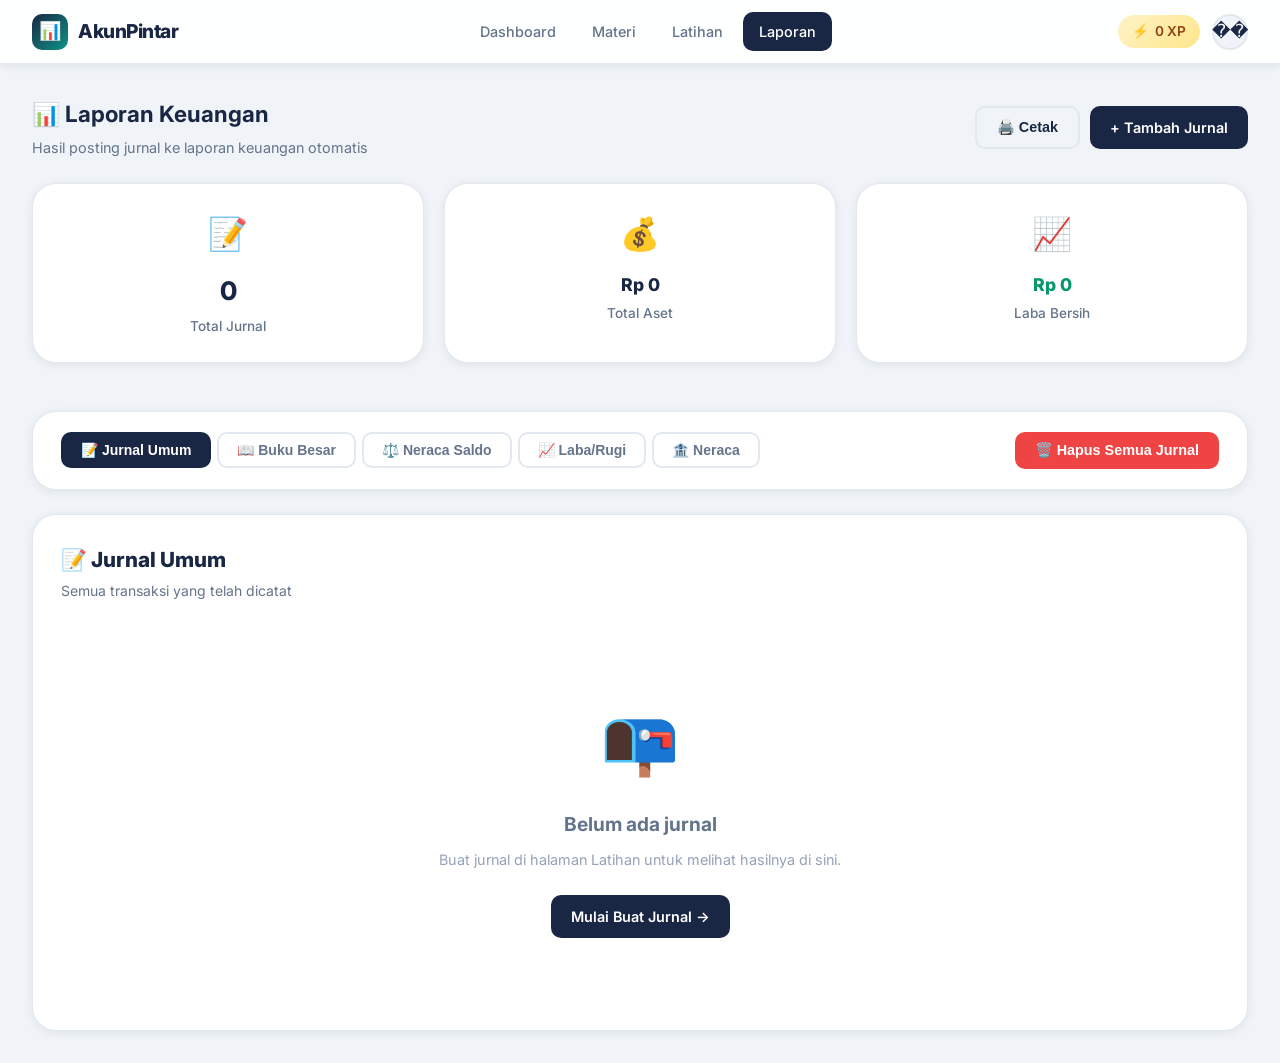
==== laporan.html @ 20c4fe52 "Initial commit: AkunPintar web app" ====
﻿<!DOCTYPE html>
<html lang="id">
<head>
  <meta charset="UTF-8" />
  <meta name="viewport" content="width=device-width, initial-scale=1.0" />
  <title>Laporan — AkunPintar</title>
  <link rel="stylesheet" href="css/style.css" />
  <link rel="stylesheet" href="css/laporan.css" />
  <link href="https://fonts.googleapis.com/css2?family=Inter:wght@300;400;500;600;700;800&display=swap" rel="stylesheet" />
</head>
<body>
  <nav class="navbar">
    <div class="nav-brand">
      <div class="brand-icon">📊</div>
      <span class="brand-name">AkunPintar</span>
    </div>
    <div class="nav-links">
      <a href="index.html" class="nav-link">Dashboard</a>
      <a href="materi.html" class="nav-link">Materi</a>
      <a href="latihan.html" class="nav-link">Latihan</a>
      <a href="laporan.html" class="nav-link active">Laporan</a>
    </div>
    <div class="nav-user">
      <div class="user-xp"><span class="xp-icon">⚡</span><span id="nav-xp">0 XP</span></div>
      <div class="user-avatar">��</div>
    </div>
  </nav>

  <main class="main-content">
    <div class="section-header" style="margin-bottom:1.5rem">
      <div>
        <h1 class="section-title">📊 Laporan Keuangan</h1>
        <p class="section-subtitle">Hasil posting jurnal ke laporan keuangan otomatis</p>
      </div>
      <div style="display:flex;gap:10px">
        <button class="btn btn-outline" onclick="window.print()">🖨️ Cetak</button>
        <a href="latihan.html" class="btn btn-navy">+ Tambah Jurnal</a>
      </div>
    </div>

    <div class="laporan-layout">
      <!-- Summary Cards -->
      <div class="report-grid" id="summary-cards"></div>

      <!-- Controls -->
      <div class="laporan-controls">
        <div class="laporan-tabs">
          <button class="laporan-tab active" onclick="switchTab('jurnal-umum')">📝 Jurnal Umum</button>
          <button class="laporan-tab" onclick="switchTab('buku-besar')">📖 Buku Besar</button>
          <button class="laporan-tab" onclick="switchTab('neraca-saldo')">⚖️ Neraca Saldo</button>
          <button class="laporan-tab" onclick="switchTab('laba-rugi')">📈 Laba/Rugi</button>
          <button class="laporan-tab" onclick="switchTab('neraca')">🏦 Neraca</button>
        </div>
        <button class="btn btn-danger" onclick="clearJurnal()">🗑️ Hapus Semua Jurnal</button>
      </div>

      <!-- Jurnal Umum -->
      <div class="report-section active" id="tab-jurnal-umum">
        <div class="report-title">📝 Jurnal Umum</div>
        <div class="report-subtitle" id="jurnal-subtitle">Semua transaksi yang telah dicatat</div>
        <div id="jurnal-umum-content"></div>
      </div>

      <!-- Buku Besar -->
      <div class="report-section" id="tab-buku-besar">
        <div class="report-title">📖 Buku Besar</div>
        <div class="report-subtitle">Posting per akun dari jurnal umum</div>
        <div id="buku-besar-content"></div>
      </div>

      <!-- Neraca Saldo -->
      <div class="report-section" id="tab-neraca-saldo">
        <div class="report-title">⚖️ Neraca Saldo</div>
        <div class="report-subtitle">Saldo akhir semua akun setelah posting</div>
        <div id="neraca-saldo-content"></div>
      </div>

      <!-- Laba Rugi -->
      <div class="report-section" id="tab-laba-rugi">
        <div class="report-title">📈 Laporan Laba/Rugi</div>
        <div class="report-subtitle" id="labarugi-subtitle">Periode: —</div>
        <div id="laba-rugi-content"></div>
      </div>

      <!-- Neraca -->
      <div class="report-section" id="tab-neraca">
        <div class="report-title">🏦 Neraca (Balance Sheet)</div>
        <div class="report-subtitle" id="neraca-subtitle">Per tanggal: —</div>
        <div id="neraca-content"></div>
      </div>
    </div>
  </main>

  <div class="toast" id="toast"></div>
  <script src="js/data.js"></script>
  <script src="js/progress.js"></script>
  <script src="js/laporan.js"></script>
</body>
</html>
---- css/style.css ----
/* ===== GLOBAL STYLES ===== */
*, *::before, *::after { box-sizing: border-box; margin: 0; padding: 0; }

:root {
  --navy: #1a2744;
  --navy-light: #243460;
  --teal: #0d9488;
  --teal-light: #14b8a6;
  --emerald: #059669;
  --emerald-light: #10b981;
  --bg: #f0f4f8;
  --bg-card: #ffffff;
  --text-primary: #1a2744;
  --text-secondary: #64748b;
  --text-muted: #94a3b8;
  --border: #e2e8f0;
  --shadow-sm: 0 2px 8px rgba(26,39,68,0.08);
  --shadow-md: 0 4px 20px rgba(26,39,68,0.12);
  --shadow-lg: 0 8px 40px rgba(26,39,68,0.16);
  --radius-sm: 10px;
  --radius-md: 16px;
  --radius-lg: 24px;
  --radius-xl: 32px;
  --font: 'Inter', -apple-system, BlinkMacSystemFont, sans-serif;
  --transition: 0.2s ease;
}

html { scroll-behavior: smooth; }

body {
  font-family: var(--font);
  background: var(--bg);
  color: var(--text-primary);
  min-height: 100vh;
  line-height: 1.6;
}

/* ===== NAVBAR ===== */
.navbar {
  position: sticky;
  top: 0;
  z-index: 100;
  display: flex;
  align-items: center;
  justify-content: space-between;
  padding: 0 2rem;
  height: 64px;
  background: rgba(255,255,255,0.92);
  backdrop-filter: blur(12px);
  border-bottom: 1px solid var(--border);
  box-shadow: var(--shadow-sm);
}

.nav-brand {
  display: flex;
  align-items: center;
  gap: 10px;
  text-decoration: none;
}

.brand-icon {
  width: 36px;
  height: 36px;
  background: linear-gradient(135deg, var(--navy), var(--teal));
  border-radius: 10px;
  display: flex;
  align-items: center;
  justify-content: center;
  font-size: 18px;
}

.brand-name {
  font-size: 1.2rem;
  font-weight: 800;
  color: var(--navy);
  letter-spacing: -0.5px;
}

.nav-links {
  display: flex;
  gap: 4px;
}

.nav-link {
  padding: 8px 16px;
  border-radius: var(--radius-sm);
  text-decoration: none;
  font-size: 0.9rem;
  font-weight: 500;
  color: var(--text-secondary);
  transition: all var(--transition);
}

.nav-link:hover, .nav-link.active {
  background: var(--navy);
  color: white;
}

.nav-user {
  display: flex;
  align-items: center;
  gap: 12px;
}

.user-xp {
  display: flex;
  align-items: center;
  gap: 6px;
  background: linear-gradient(135deg, #fef3c7, #fde68a);
  padding: 6px 14px;
  border-radius: 20px;
  font-size: 0.85rem;
  font-weight: 600;
  color: #92400e;
}

.user-avatar {
  width: 36px;
  height: 36px;
  background: var(--bg);
  border-radius: 50%;
  display: flex;
  align-items: center;
  justify-content: center;
  font-size: 18px;
  border: 2px solid var(--border);
  cursor: pointer;
}

/* ===== MAIN CONTENT ===== */
.main-content {
  max-width: 1280px;
  margin: 0 auto;
  padding: 2rem;
}

/* ===== BUTTONS ===== */
.btn {
  display: inline-flex;
  align-items: center;
  gap: 8px;
  padding: 10px 20px;
  border-radius: var(--radius-sm);
  font-size: 0.9rem;
  font-weight: 600;
  text-decoration: none;
  border: none;
  cursor: pointer;
  transition: all var(--transition);
}

.btn-primary {
  background: white;
  color: var(--navy);
  box-shadow: var(--shadow-sm);
}

.btn-primary:hover {
  background: var(--bg);
  transform: translateY(-1px);
  box-shadow: var(--shadow-md);
}

.btn-teal {
  background: var(--teal);
  color: white;
}

.btn-teal:hover {
  background: var(--teal-light);
  transform: translateY(-1px);
}

.btn-navy {
  background: var(--navy);
  color: white;
}

.btn-navy:hover {
  background: var(--navy-light);
  transform: translateY(-1px);
}

.btn-danger {
  background: #ef4444;
  color: white;
}

.btn-danger:hover { background: #dc2626; }

.btn-outline {
  background: transparent;
  color: var(--navy);
  border: 2px solid var(--border);
}

.btn-outline:hover {
  border-color: var(--navy);
  background: var(--navy);
  color: white;
}

/* ===== PROGRESS BAR ===== */
.progress-bar {
  width: 100%;
  height: 8px;
  background: rgba(255,255,255,0.3);
  border-radius: 4px;
  overflow: hidden;
}

.progress-fill {
  height: 100%;
  background: white;
  border-radius: 4px;
  transition: width 0.6s ease;
}

/* ===== TOAST ===== */
.toast {
  position: fixed;
  bottom: 2rem;
  right: 2rem;
  background: var(--navy);
  color: white;
  padding: 14px 24px;
  border-radius: var(--radius-md);
  font-size: 0.9rem;
  font-weight: 500;
  box-shadow: var(--shadow-lg);
  transform: translateY(100px);
  opacity: 0;
  transition: all 0.3s ease;
  z-index: 9999;
  max-width: 360px;
}

.toast.show {
  transform: translateY(0);
  opacity: 1;
}

.toast.success { background: var(--emerald); }
.toast.error { background: #ef4444; }
.toast.warning { background: #f59e0b; }

/* ===== MODAL ===== */
.modal-overlay {
  position: fixed;
  inset: 0;
  background: rgba(26,39,68,0.6);
  backdrop-filter: blur(4px);
  z-index: 1000;
  display: flex;
  align-items: center;
  justify-content: center;
  padding: 1rem;
  opacity: 0;
  pointer-events: none;
  transition: opacity 0.3s ease;
}

.modal-overlay.active {
  opacity: 1;
  pointer-events: all;
}

.modal {
  background: white;
  border-radius: var(--radius-lg);
  padding: 2rem;
  max-width: 520px;
  width: 100%;
  box-shadow: var(--shadow-lg);
  transform: scale(0.95);
  transition: transform 0.3s ease;
}

.modal-overlay.active .modal { transform: scale(1); }

.modal-header {
  display: flex;
  align-items: center;
  gap: 12px;
  margin-bottom: 1.5rem;
}

.modal-icon {
  width: 48px;
  height: 48px;
  border-radius: var(--radius-sm);
  display: flex;
  align-items: center;
  justify-content: center;
  font-size: 24px;
}

.modal-icon.success { background: #d1fae5; }
.modal-icon.error { background: #fee2e2; }
.modal-icon.info { background: #dbeafe; }

.modal-title {
  font-size: 1.2rem;
  font-weight: 700;
  color: var(--navy);
}

.modal-body {
  color: var(--text-secondary);
  line-height: 1.7;
  margin-bottom: 1.5rem;
}

.modal-footer {
  display: flex;
  gap: 10px;
  justify-content: flex-end;
}

/* ===== SECTION HEADERS ===== */
.section-header {
  display: flex;
  align-items: center;
  justify-content: space-between;
  margin-bottom: 1.5rem;
}

.section-title {
  font-size: 1.4rem;
  font-weight: 700;
  color: var(--navy);
}

.section-subtitle {
  font-size: 0.9rem;
  color: var(--text-secondary);
  margin-top: 4px;
}

/* ===== TAGS ===== */
.tag {
  display: inline-flex;
  align-items: center;
  padding: 4px 10px;
  border-radius: 20px;
  font-size: 0.75rem;
  font-weight: 600;
  text-transform: uppercase;
  letter-spacing: 0.5px;
}

.tag-teal { background: #ccfbf1; color: #0f766e; }
.tag-navy { background: #dbeafe; color: #1e40af; }
.tag-emerald { background: #d1fae5; color: #065f46; }
.tag-amber { background: #fef3c7; color: #92400e; }
.tag-red { background: #fee2e2; color: #991b1b; }

/* ===== RESPONSIVE ===== */
@media (max-width: 768px) {
  .navbar { padding: 0 1rem; }
  .nav-links { display: none; }
  .main-content { padding: 1rem; }
}
---- css/laporan.css ----
/* ===== LAPORAN PAGE ===== */
.laporan-layout {
  display: flex;
  flex-direction: column;
  gap: 1.5rem;
}

.laporan-controls {
  display: flex;
  align-items: center;
  justify-content: space-between;
  background: white;
  border-radius: var(--radius-lg);
  padding: 1.25rem 1.75rem;
  box-shadow: var(--shadow-sm);
  border: 1px solid var(--border);
  flex-wrap: wrap;
  gap: 1rem;
}

.laporan-tabs {
  display: flex;
  gap: 6px;
}

.laporan-tab {
  padding: 8px 18px;
  border-radius: var(--radius-sm);
  border: 2px solid var(--border);
  background: white;
  font-size: 0.875rem;
  font-weight: 600;
  color: var(--text-secondary);
  cursor: pointer;
  transition: all var(--transition);
}

.laporan-tab.active {
  background: var(--navy);
  color: white;
  border-color: var(--navy);
}

.laporan-tab:hover:not(.active) {
  border-color: var(--navy);
  color: var(--navy);
}

/* ===== REPORT CARDS ===== */
.report-grid {
  display: grid;
  grid-template-columns: repeat(3, 1fr);
  gap: 1.25rem;
  margin-bottom: 1.5rem;
}

.report-summary-card {
  background: white;
  border-radius: var(--radius-lg);
  padding: 1.5rem;
  box-shadow: var(--shadow-sm);
  border: 1px solid var(--border);
  text-align: center;
}

.report-summary-card .summary-icon {
  font-size: 2rem;
  margin-bottom: 0.75rem;
}

.report-summary-card .summary-value {
  font-size: 1.6rem;
  font-weight: 800;
  color: var(--navy);
  margin-bottom: 4px;
}

.report-summary-card .summary-label {
  font-size: 0.85rem;
  color: var(--text-secondary);
  font-weight: 500;
}

/* ===== FINANCIAL TABLES ===== */
.report-section {
  background: white;
  border-radius: var(--radius-lg);
  padding: 1.75rem;
  box-shadow: var(--shadow-sm);
  border: 1px solid var(--border);
  display: none;
}

.report-section.active { display: block; }

.report-title {
  font-size: 1.3rem;
  font-weight: 800;
  color: var(--navy);
  margin-bottom: 0.25rem;
}

.report-subtitle {
  font-size: 0.875rem;
  color: var(--text-secondary);
  margin-bottom: 1.5rem;
}

.financial-table {
  width: 100%;
  border-collapse: collapse;
}

.financial-table th {
  background: var(--navy);
  color: white;
  padding: 12px 16px;
  text-align: left;
  font-size: 0.8rem;
  font-weight: 700;
  text-transform: uppercase;
  letter-spacing: 0.5px;
}

.financial-table th:first-child { border-radius: 8px 0 0 8px; }
.financial-table th:last-child { border-radius: 0 8px 8px 0; text-align: right; }

.financial-table td {
  padding: 11px 16px;
  border-bottom: 1px solid var(--border);
  font-size: 0.875rem;
  color: var(--text-secondary);
}

.financial-table td:last-child { text-align: right; font-weight: 600; color: var(--navy); }

.financial-table tr:hover td { background: var(--bg); }
.financial-table tr:last-child td { border-bottom: none; }

.financial-table .group-header td {
  background: var(--bg);
  font-weight: 700;
  color: var(--navy);
  font-size: 0.8rem;
  text-transform: uppercase;
  letter-spacing: 0.5px;
  padding: 8px 16px;
}

.financial-table .subtotal td {
  border-top: 2px solid var(--border);
  font-weight: 700;
  color: var(--navy);
}

.financial-table .total td {
  border-top: 3px double var(--navy);
  font-weight: 800;
  color: var(--navy);
  font-size: 1rem;
}

.amount-positive { color: var(--emerald) !important; }
.amount-negative { color: #ef4444 !important; }

/* ===== NERACA SALDO ===== */
.neraca-grid {
  display: grid;
  grid-template-columns: 1fr 1fr;
  gap: 1.5rem;
}

.neraca-side h3 {
  font-size: 1rem;
  font-weight: 700;
  color: var(--navy);
  margin-bottom: 1rem;
  padding-bottom: 0.5rem;
  border-bottom: 2px solid var(--border);
}

.neraca-row {
  display: flex;
  justify-content: space-between;
  padding: 8px 0;
  font-size: 0.875rem;
  border-bottom: 1px solid var(--border);
}

.neraca-row:last-child { border-bottom: none; }

.neraca-akun { color: var(--text-secondary); }
.neraca-amount { font-weight: 600; color: var(--navy); }

.neraca-total {
  display: flex;
  justify-content: space-between;
  padding: 12px 0 0;
  font-size: 1rem;
  font-weight: 800;
  color: var(--navy);
  border-top: 3px double var(--navy);
  margin-top: 8px;
}

/* ===== EMPTY STATE ===== */
.empty-state {
  text-align: center;
  padding: 4rem 2rem;
  color: var(--text-muted);
}

.empty-state-icon { font-size: 4rem; margin-bottom: 1rem; }
.empty-state-title { font-size: 1.2rem; font-weight: 700; color: var(--text-secondary); margin-bottom: 0.5rem; }
.empty-state-text { font-size: 0.9rem; margin-bottom: 1.5rem; }

/* ===== RESPONSIVE ===== */
@media (max-width: 768px) {
  .report-grid { grid-template-columns: 1fr; }
  .neraca-grid { grid-template-columns: 1fr; }
  .laporan-tabs { flex-wrap: wrap; }
}
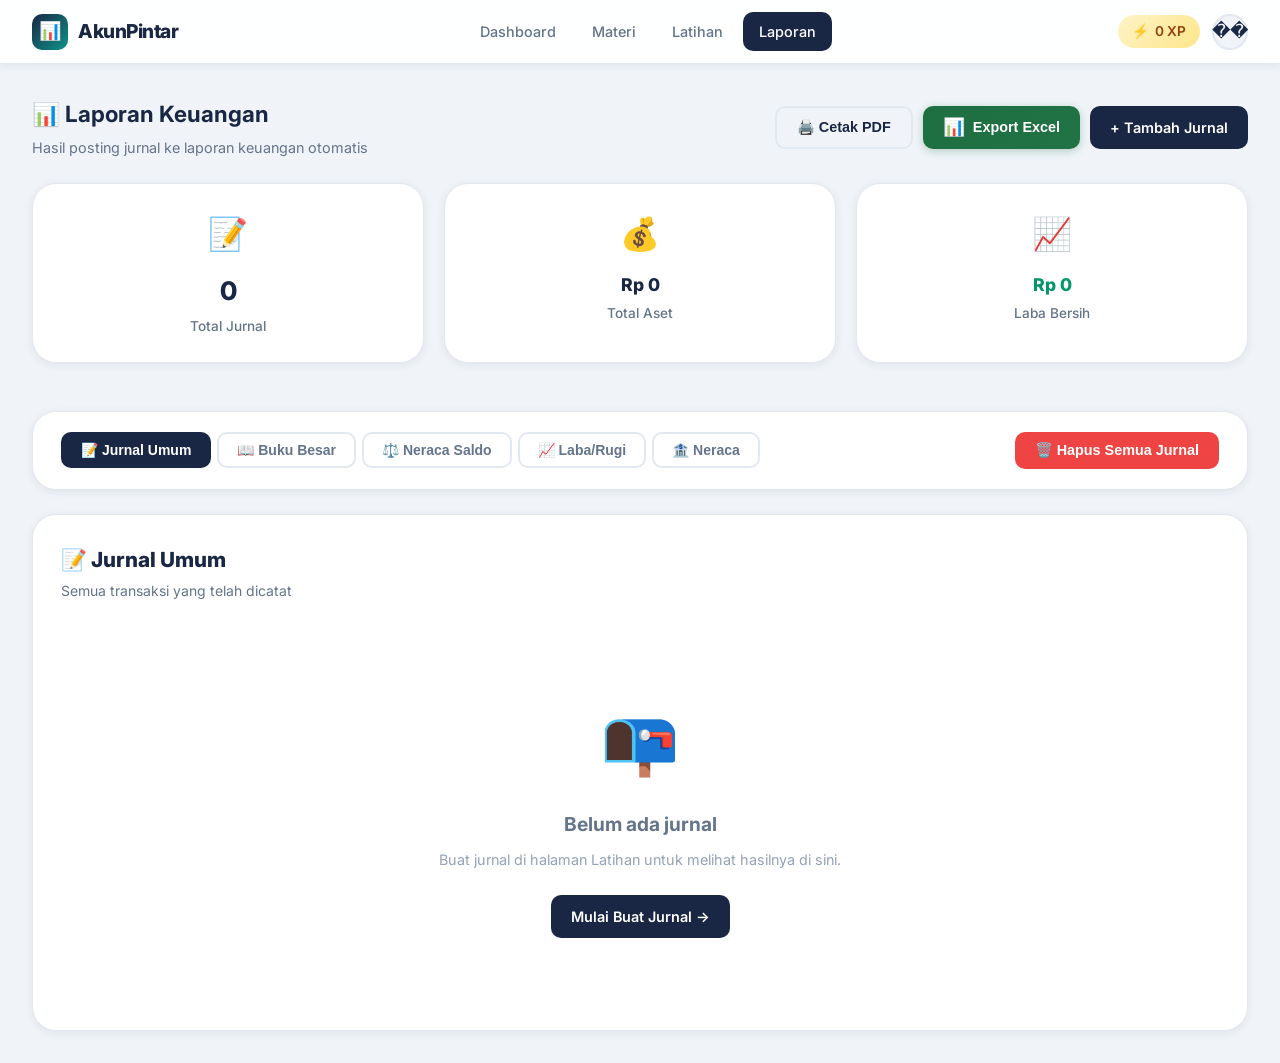
==== commit 32d80314: "Tambah 8 soal baru (total 16), fitur Export Excel 5 sheet lengkap dengan rumus" ====
--- a/laporan.html
+++ b/laporan.html
@@ -7,6 +7,8 @@
   <link rel="stylesheet" href="css/style.css" />
   <link rel="stylesheet" href="css/laporan.css" />
   <link href="https://fonts.googleapis.com/css2?family=Inter:wght@300;400;500;600;700;800&display=swap" rel="stylesheet" />
+  <!-- SheetJS untuk Export Excel -->
+  <script src="https://cdn.sheetjs.com/xlsx-0.20.2/package/dist/xlsx.full.min.js"></script>
 </head>
 <body>
   <nav class="navbar">
@@ -32,8 +34,11 @@
         <h1 class="section-title">📊 Laporan Keuangan</h1>
         <p class="section-subtitle">Hasil posting jurnal ke laporan keuangan otomatis</p>
       </div>
-      <div style="display:flex;gap:10px">
-        <button class="btn btn-outline" onclick="window.print()">🖨️ Cetak</button>
+      <div style="display:flex;gap:10px;flex-wrap:wrap">
+        <button class="btn btn-outline" onclick="window.print()">🖨️ Cetak PDF</button>
+        <button class="btn btn-excel" onclick="exportToExcel()">
+          <span>📊</span> Export Excel
+        </button>
         <a href="latihan.html" class="btn btn-navy">+ Tambah Jurnal</a>
       </div>
     </div>
@@ -95,5 +100,6 @@
   <script src="js/data.js"></script>
   <script src="js/progress.js"></script>
   <script src="js/laporan.js"></script>
+  <script src="js/export-excel.js"></script>
 </body>
 </html>
--- a/css/laporan.css
+++ b/css/laporan.css
@@ -220,3 +220,29 @@
   .neraca-grid { grid-template-columns: 1fr; }
   .laporan-tabs { flex-wrap: wrap; }
 }
+
+/* ===== TOMBOL EXCEL ===== */
+.btn-excel {
+  display: inline-flex;
+  align-items: center;
+  gap: 8px;
+  padding: 10px 20px;
+  border-radius: var(--radius-sm);
+  font-size: 0.9rem;
+  font-weight: 700;
+  text-decoration: none;
+  border: none;
+  cursor: pointer;
+  transition: all var(--transition);
+  background: linear-gradient(135deg, #1D6F42, #217346);
+  color: white;
+  box-shadow: 0 2px 8px rgba(29,111,66,0.3);
+}
+
+.btn-excel:hover {
+  background: linear-gradient(135deg, #155232, #1a5c38);
+  transform: translateY(-1px);
+  box-shadow: 0 4px 16px rgba(29,111,66,0.4);
+}
+
+.btn-excel span { font-size: 1.1rem; }
